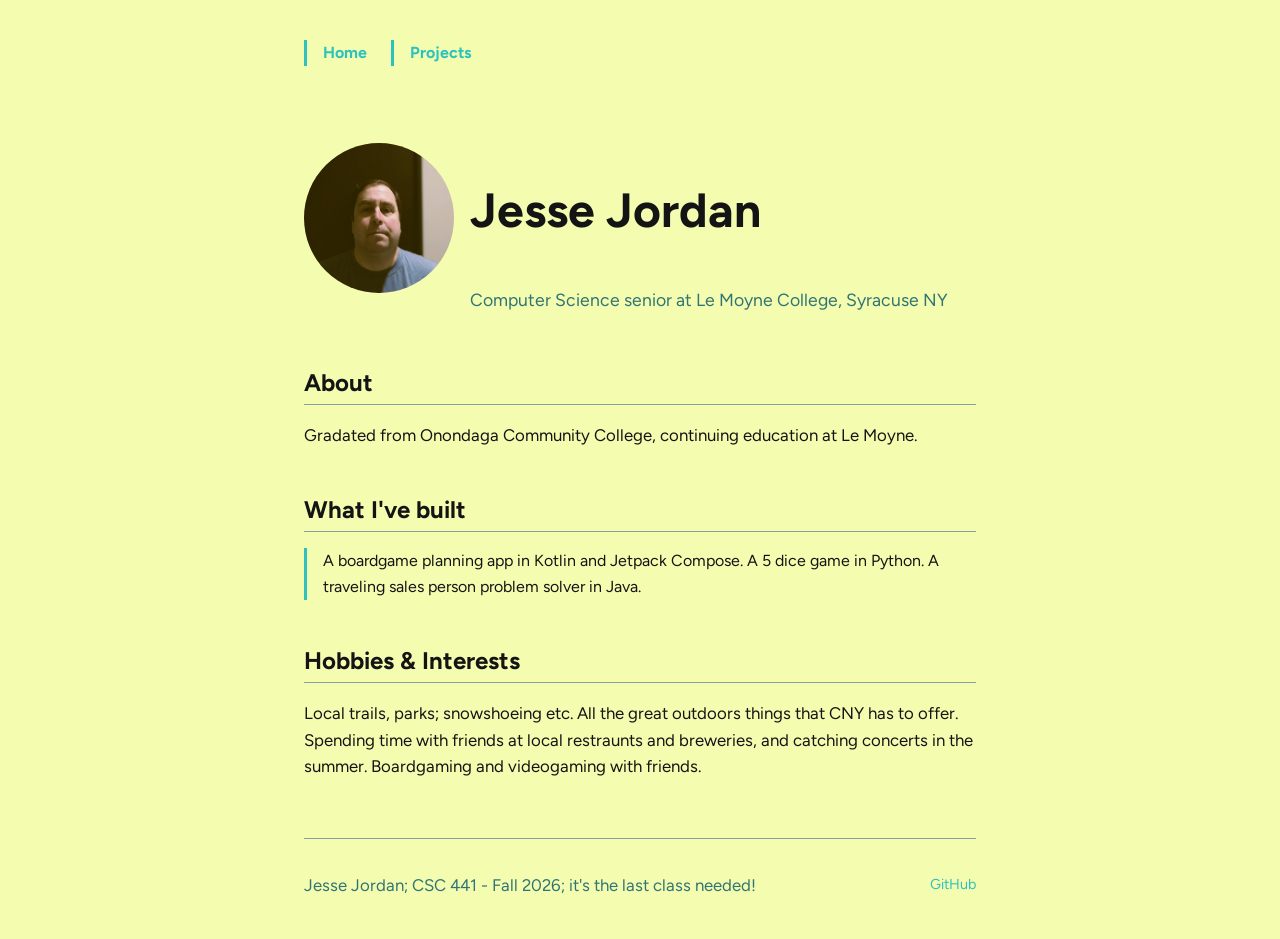
==== index.html @ f090eff0 "S13 done" ====
<!DOCTYPE html>
<html lang="en">

<head>
    <meta charset="UTF-8">
    <meta name="viewport" content="width=device-width, initial-scale=1.0">
    <title>About: Jesse Jordan</title>
    <!-- Class 12: Step 1: A typeface I chose-->
    <link rel="preconnect" href="https://fonts.googleapis.com">
    <link rel="preconnect" href="https://fonts.gstatic.com" crossorigin>
    <link href="https://fonts.googleapis.com/css2?family=Figtree:wght@400;700&display=swap" rel="stylesheet">
    <link rel="stylesheet" href="styles.css">
</head>

<body>

    <!-- Class 13: Step 2: Navigation -->
     <nav>
        <ul>
            <li><a href="index.html">Home</a></li>
            <li><a href="projects.html">Projects</a></li>
        </ul>
     </nav>

    <!-- Class 11: Step 2: The page -->
    <header>
        <!-- Class 12: Step 3: An image -->
         <!-- Lab 12: Task 1: Group the text so it stacks up beside the photo-->
        <img src="images/me.jpg" alt="Portrait of Jesse Jordan" class="portrait">
        <div>
            <h1>Jesse Jordan</h1>
            <p>Computer Science senior at Le Moyne College, Syracuse NY</p>
        </div>
    </header>

    <main>
        <section>
            <h2>About</h2>
            <p>Gradated from Onondaga Community College, continuing education at Le Moyne.
            </p>
        </section>

        <section>
            <h2>What I've built</h2>
            <ul>
                <li>A boardgame planning app in Kotlin and Jetpack Compose. A 5 dice game in Python. A traveling sales
                    person problem solver
                    in Java.
                </li>
            </ul>
        </section>

        <!-- Lab 11: Task 2: More abouts-->
        <section>
            <h2>Hobbies & Interests</h2>
            <p>Local trails, parks; snowshoeing etc. All the great outdoors things that CNY has to offer.
                Spending time with friends at local restraunts and breweries, and catching concerts in the summer.
                Boardgaming and videogaming with friends.
            </p>

        </section>
    </main>

    <!-- Lab 12: Task 3: More things in the footer -->
    <footer>
        <p>Jesse Jordan; CSC 441 - Fall 2026; it's the last class needed!</p>
            <!-- Lab 11: Task 3: A link to my page-->
            <a href="https://github.com/JJ194" target="_blank" rel="noopener">GitHub</a>
        </footer>

</body>

</html>
---- styles.css ----
/* Class 11 · Step 4: the basics */
:root {
    --text: #141414;
    --text-muted: #307473;
    --accent: #2dc2bd;
    --background: #f4fdaf;
    --border: #88a09e;
}

body {
    font-family: "Figtree", system-ui, -apple-system, "Segoe UI", sans-serif;
    color: var(--text);
    background: var(--background);
    line-height: 1.6;
    max-width: 42rem;
    margin: 0 auto;
    padding: 1.5rem;
}

h1 {
    font-size: 3rem;
    margin-bottom: 0.25rem;
    line-height: 3;
}

/*Class 12: Step 2: My own scale*/
header p {
    color: var(--text-muted);
    font-size: 1.1rem;
    margin-top: 0;
    
}

/* Lab 12: Task 1: Header side by side */
header{
    display: flex;
    align-items: center;
    gap: 1rem;
}

/* Lab 12: Task 4: Stacking the header when there isn't room */
header{
    flex-wrap: wrap;
}

h2 {
    font-size: 1.5rem;
    line-height: 1.1;
    margin-top: 2.5rem;
    border-bottom: 1.5px solid var(--border);
    padding-bottom: 0.5rem;
    margin-bottom: 1rem;
}

p {
    font-size: 1.05rem;
    margin-bottom: 1rem;
}

/* Lab 12: Task 3a: Footer work */
footer{
    border-top: 1px solid var(--border);
    padding-top: 1.0rem;
    display: flex;
    justify-content: space-between;
    align-items: center;
    margin-top: 4em;
    color: var(--text-muted);
    font-size: 0.9rem;
    flex-wrap: wrap;
    gap: 1rem;
}

/* Lab 11: Task 4: Links */
a {
    color: var(--accent);
    text-decoration: none;
    border-bottom: 1px solid transparent;
}

a:hover {
    border-bottom-color: var(--accent);
}

.portrait {
    width: 150px;
    height: 150px;
    object-fit: cover;
    border-radius: 50%;
}

/* Class 12: Step 4: Spacing on purpose */
section {
    margin-bottom: 3rem;
}

/* Lab 12: Task 2: A list without bullets */
ul {
    list-style-type: none;
    padding-left: 0;
}

li {
    padding-left: 1rem;
    margin-bottom: 0.5rem;
    border-left: 3px solid var(--accent)
}

/* Class 13: Step 3: The nav bar */
nav ul {
    list-style: none;
    padding-left: 0;
    display: flex;
    gap: 1.5rem;
    margin-bottom: 2rem;
}

nav a{
    text-decoration: none;
    font-weight: 700;
    padding-bottom: 0.25rem;
    border-bottom: 2px solid transparent;
}

nav a:hover{
    border-bottom-color: var(--accent);
}
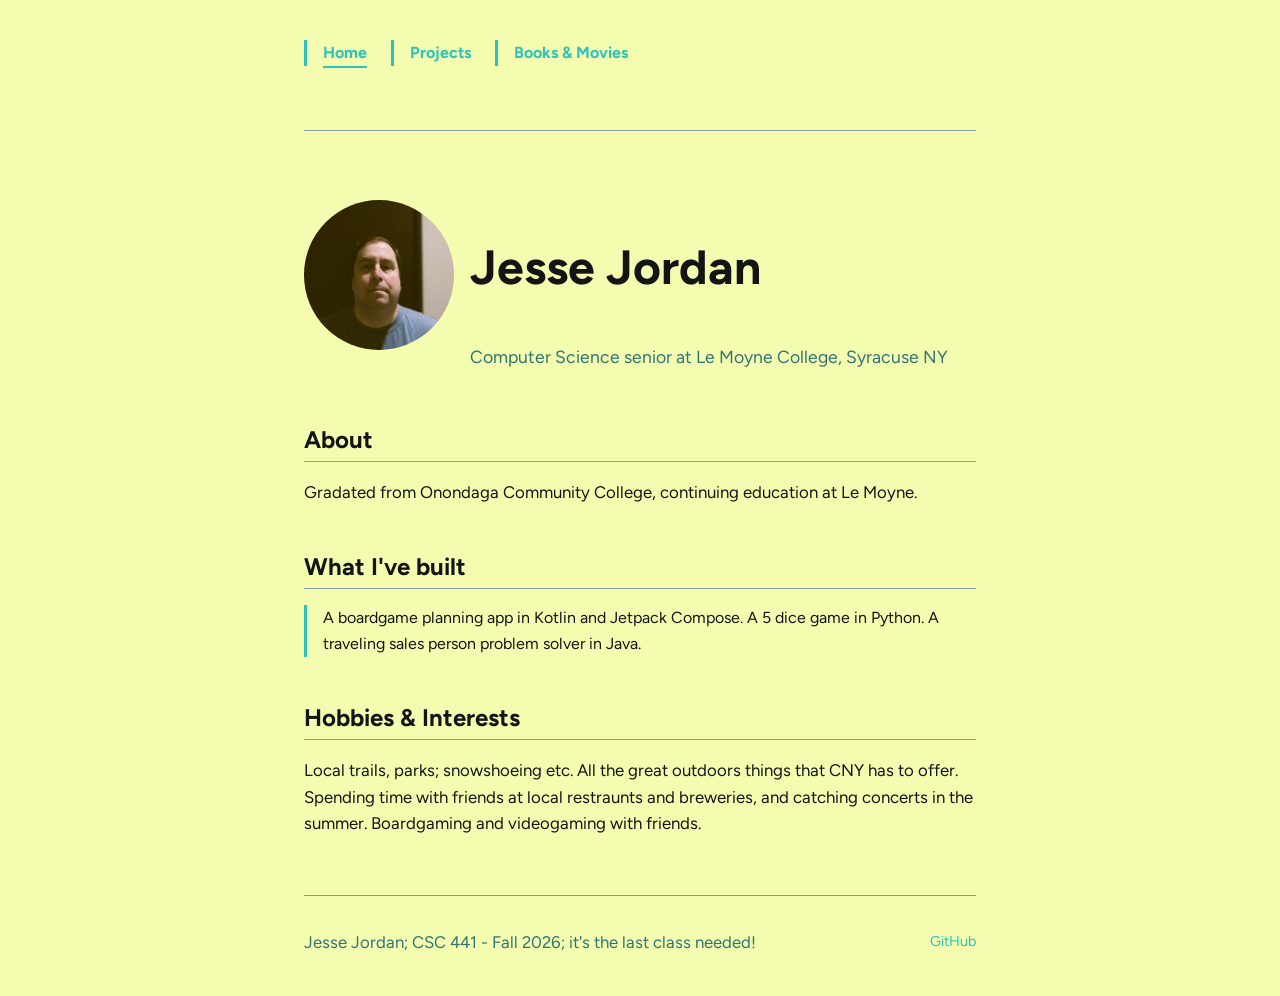
==== commit 1cb974fe: "Lab 13 done" ====
--- a/index.html
+++ b/index.html
@@ -15,17 +15,19 @@
 <body>
 
     <!-- Class 13: Step 2: Navigation -->
-     <nav>
+    <nav>
         <ul>
-            <li><a href="index.html">Home</a></li>
+            <!-- Lab 13: Task 1:-->
+            <li><a href="index.html" class="current">Home</a></li>
             <li><a href="projects.html">Projects</a></li>
+            <li><a href="books.html">Books & Movies</a></li>
         </ul>
-     </nav>
+    </nav>
 
     <!-- Class 11: Step 2: The page -->
     <header>
         <!-- Class 12: Step 3: An image -->
-         <!-- Lab 12: Task 1: Group the text so it stacks up beside the photo-->
+        <!-- Lab 12: Task 1: Group the text so it stacks up beside the photo-->
         <img src="images/me.jpg" alt="Portrait of Jesse Jordan" class="portrait">
         <div>
             <h1>Jesse Jordan</h1>
@@ -64,9 +66,9 @@
     <!-- Lab 12: Task 3: More things in the footer -->
     <footer>
         <p>Jesse Jordan; CSC 441 - Fall 2026; it's the last class needed!</p>
-            <!-- Lab 11: Task 3: A link to my page-->
-            <a href="https://github.com/JJ194" target="_blank" rel="noopener">GitHub</a>
-        </footer>
+        <!-- Lab 11: Task 3: A link to my page-->
+        <a href="https://github.com/JJ194" target="_blank" rel="noopener">GitHub</a>
+    </footer>
 
 </body>
 
--- a/styles.css
+++ b/styles.css
@@ -28,18 +28,18 @@
     color: var(--text-muted);
     font-size: 1.1rem;
     margin-top: 0;
-    
+
 }
 
 /* Lab 12: Task 1: Header side by side */
-header{
+header {
     display: flex;
     align-items: center;
     gap: 1rem;
 }
 
 /* Lab 12: Task 4: Stacking the header when there isn't room */
-header{
+header {
     flex-wrap: wrap;
 }
 
@@ -58,7 +58,7 @@
 }
 
 /* Lab 12: Task 3a: Footer work */
-footer{
+footer {
     border-top: 1px solid var(--border);
     padding-top: 1.0rem;
     display: flex;
@@ -115,13 +115,31 @@
     margin-bottom: 2rem;
 }
 
-nav a{
+nav a {
     text-decoration: none;
     font-weight: 700;
     padding-bottom: 0.25rem;
     border-bottom: 2px solid transparent;
 }
 
-nav a:hover{
+nav a:hover {
     border-bottom-color: var(--accent);
+}
+
+/* Lab 13: Task 1a: Which page am I on */
+nav a.current {
+    border-bottom-color: var(--accent);
+    color: var(--accent);
+}
+
+/* Lab 13: Task 4: Seperate the bar from the header */
+nav {
+    padding-bottom: 1.5rem;
+    border-bottom: .025px solid var(--border);
+    margin-bottom: 2rem;
+}
+
+/* Lab 13: Task 5: A visible outline for tabbing */
+nav a:focus-visible {
+    outline: 1.5px solid var(--accent);
 }
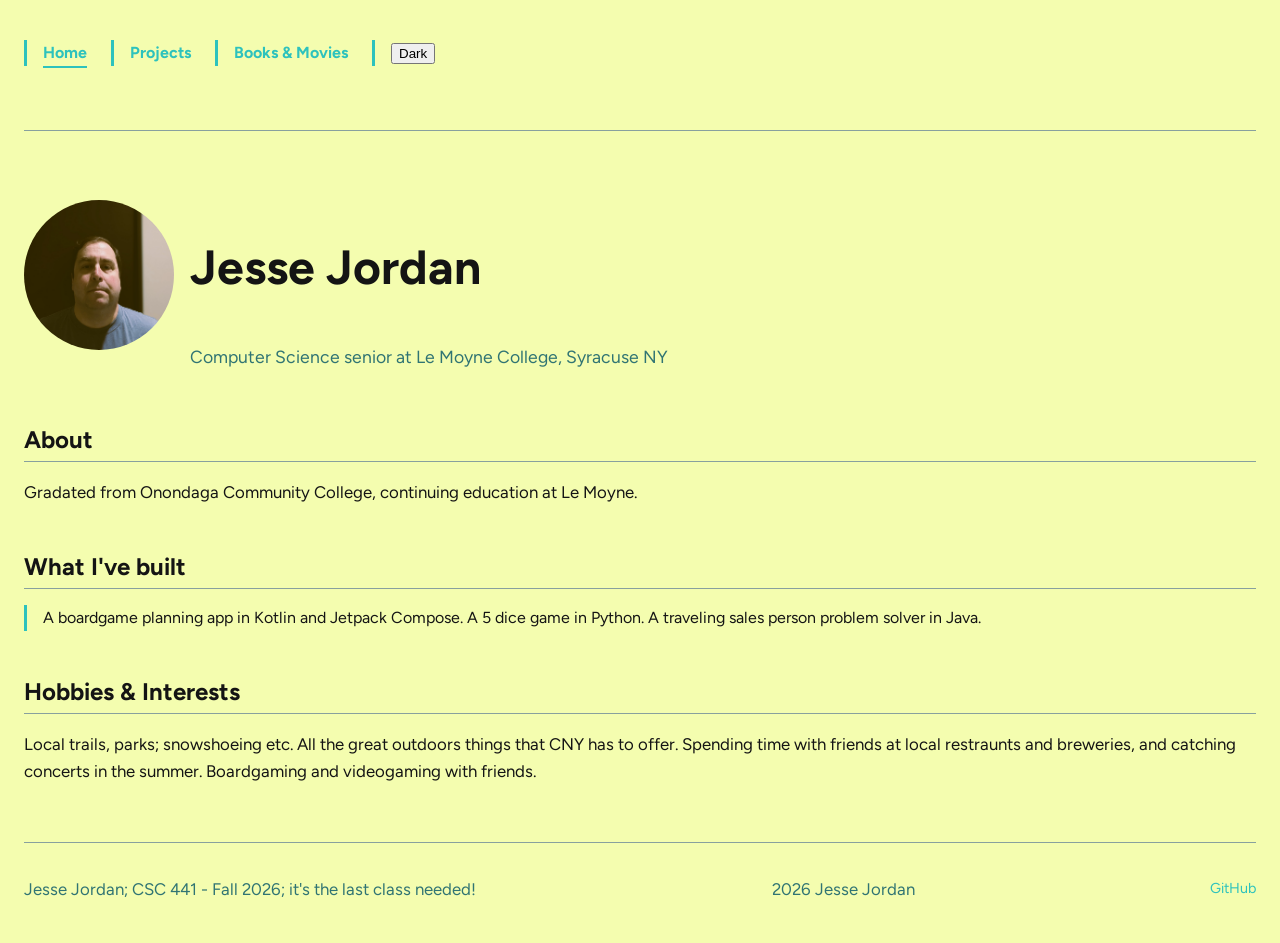
==== commit f703ce83: "S15 done" ====
--- a/index.html
+++ b/index.html
@@ -10,6 +10,8 @@
     <link rel="preconnect" href="https://fonts.gstatic.com" crossorigin>
     <link href="https://fonts.googleapis.com/css2?family=Figtree:wght@400;700&display=swap" rel="stylesheet">
     <link rel="stylesheet" href="styles.css">
+    <!-- Class 15: Step 1: My third file -->
+     <script src="script.js" defer></script>
 </head>
 
 <body>
@@ -21,6 +23,8 @@
             <li><a href="index.html" class="current">Home</a></li>
             <li><a href="projects.html">Projects</a></li>
             <li><a href="books.html">Books & Movies</a></li>
+            <!-- Class 15: Step 3: The themeing button -->
+             <li><button id="theme-toggle" type = "button">Dark</button></li>
         </ul>
     </nav>
 
@@ -66,6 +70,8 @@
     <!-- Lab 12: Task 3: More things in the footer -->
     <footer>
         <p>Jesse Jordan; CSC 441 - Fall 2026; it's the last class needed!</p>
+        <p><span id="year"></span> Jesse Jordan</p>
+        <!-- Class 15: Step 2: The year, written by JS -->
         <!-- Lab 11: Task 3: A link to my page-->
         <a href="https://github.com/JJ194" target="_blank" rel="noopener">GitHub</a>
     </footer>
--- a/styles.css
+++ b/styles.css
@@ -69,6 +69,15 @@
     font-size: 0.9rem;
     flex-wrap: wrap;
     gap: 1rem;
+/* Lab 14: Task 4: The footer stacks on narrow screens */
+    flex-direction: column;
+}
+
+@media (min-width: 40rem) {
+    footer {
+        flex-direction: row;
+        justify-content: space-between;
+    }
 }
 
 /* Lab 11: Task 4: Links */
@@ -113,6 +122,15 @@
     display: flex;
     gap: 1.5rem;
     margin-bottom: 2rem;
+/* Lab 14: Task 1: The nav stacks on narrow screens */
+   flex-direction: column;
+}
+
+@media (min-width: 40rem) {
+    nav ul {
+        flex-direction: row;
+        gap: 1.5rem;
+    }
 }
 
 nav a {
@@ -142,4 +160,44 @@
 /* Lab 13: Task 5: A visible outline for tabbing */
 nav a:focus-visible {
     outline: 1.5px solid var(--accent);
+}
+
+/* Class 14: Step 2: The cards go in a row */
+.cards {
+    display: flex;
+    gap: 1.5rem;
+    /* Class 14: Step 3: Stack by default */
+    flex-direction: column;
+}
+
+.card {
+    flex: 1;
+    padding: 1.5 rem;
+    border: 1px solid var(--border);
+    border-radius: 8px;
+}
+
+/* Class 14: Step 3: A row when there's room */
+@media (min-width: 45rem) {
+    .cards {
+        flex-direction: row;
+    }
+}
+
+/*Lab 14: Task 6: My own layout choices */
+@media (min-width: 64rem) {
+    body {
+        max-width: 80rem;
+    }
+    .cards {
+        gap: 2rem;
+    }
+}
+
+body.dark{
+    --text: white;
+    --text-muted: silver;
+    --accent: skyblue;
+    --background: black;
+    --border: dimgray;
 }
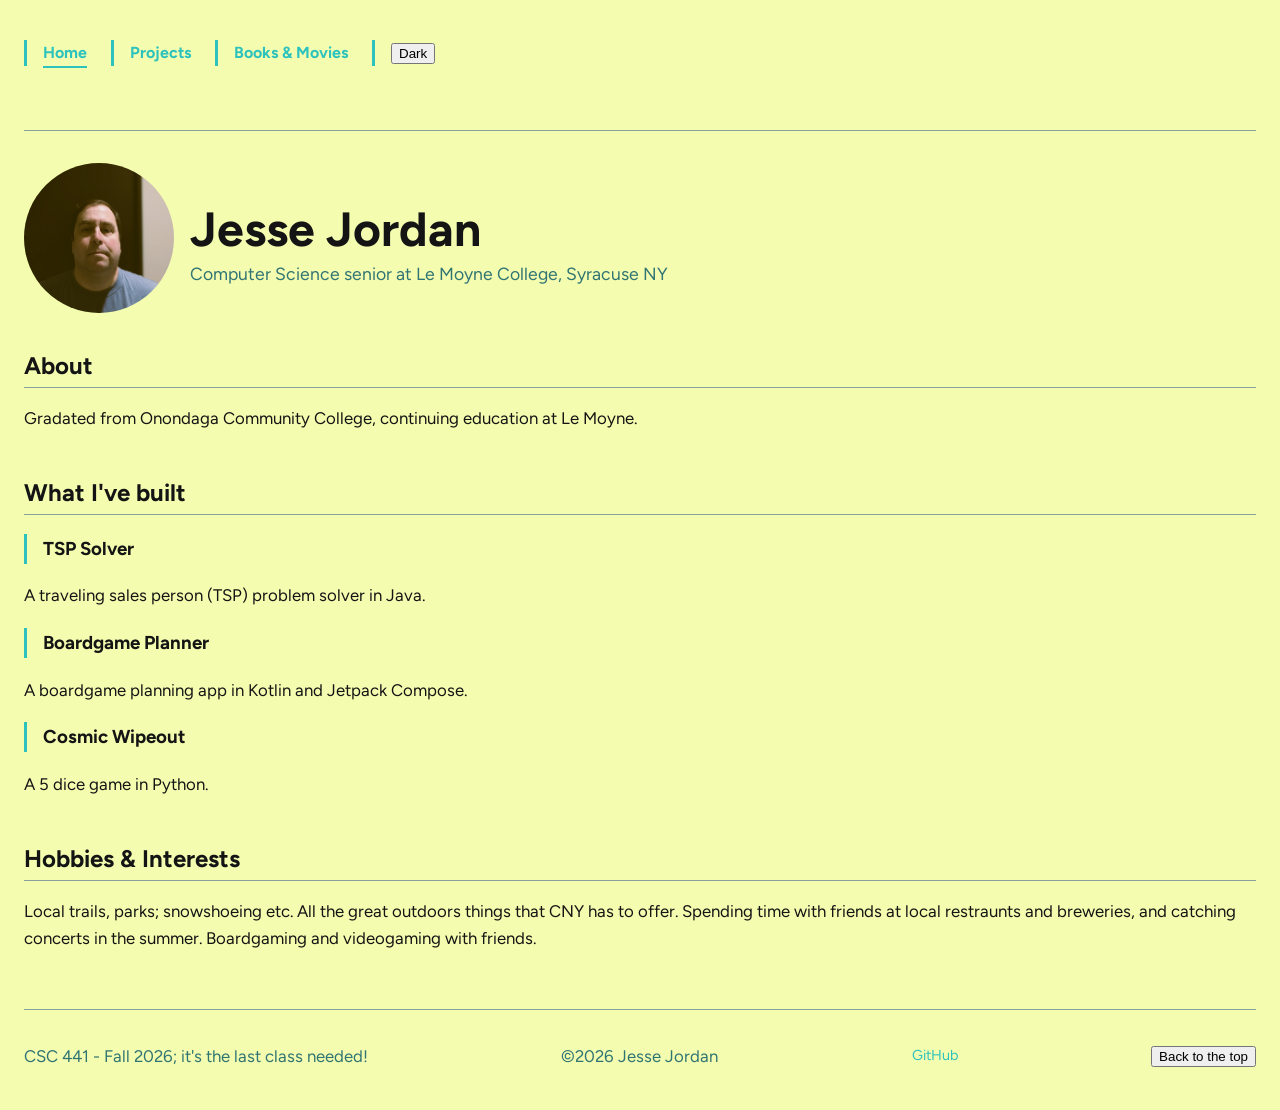
==== commit ab76f611: "Lab 15 done" ====
--- a/index.html
+++ b/index.html
@@ -11,7 +11,7 @@
     <link href="https://fonts.googleapis.com/css2?family=Figtree:wght@400;700&display=swap" rel="stylesheet">
     <link rel="stylesheet" href="styles.css">
     <!-- Class 15: Step 1: My third file -->
-     <script src="script.js" defer></script>
+    <script src="script.js" defer></script>
 </head>
 
 <body>
@@ -24,7 +24,7 @@
             <li><a href="projects.html">Projects</a></li>
             <li><a href="books.html">Books & Movies</a></li>
             <!-- Class 15: Step 3: The themeing button -->
-             <li><button id="theme-toggle" type = "button">Dark</button></li>
+            <li><button id="theme-toggle" type="button">Dark</button></li>
         </ul>
     </nav>
 
@@ -49,10 +49,20 @@
         <section>
             <h2>What I've built</h2>
             <ul>
-                <li>A boardgame planning app in Kotlin and Jetpack Compose. A 5 dice game in Python. A traveling sales
-                    person problem solver
-                    in Java.
+                <li>
+                    <h3>TSP Solver</h3>
                 </li>
+                <p> A traveling sales person (TSP) problem solver in Java.</p>
+
+                <li>
+                    <h3>Boardgame Planner</h3>
+                </li>
+                <p>A boardgame planning app in Kotlin and Jetpack Compose.</p>
+
+                <li>
+                    <h3>Cosmic Wipeout</h3>
+                </li>
+                <p> A 5 dice game in Python.</p>
             </ul>
         </section>
 
@@ -69,11 +79,13 @@
 
     <!-- Lab 12: Task 3: More things in the footer -->
     <footer>
-        <p>Jesse Jordan; CSC 441 - Fall 2026; it's the last class needed!</p>
-        <p><span id="year"></span> Jesse Jordan</p>
+        <p>CSC 441 - Fall 2026; it's the last class needed!</p>
+        <p>©<span id="year"></span> Jesse Jordan</p>
         <!-- Class 15: Step 2: The year, written by JS -->
         <!-- Lab 11: Task 3: A link to my page-->
         <a href="https://github.com/JJ194" target="_blank" rel="noopener">GitHub</a>
+        <!-- Lab 15: Task 5: Back to the top -->
+        <button id="backTop" type="button">Back to the top</button>
     </footer>
 
 </body>
--- a/styles.css
+++ b/styles.css
@@ -20,7 +20,7 @@
 h1 {
     font-size: 3rem;
     margin-bottom: 0.25rem;
-    line-height: 3;
+    line-height: 1.1;
 }
 
 /*Class 12: Step 2: My own scale*/
@@ -28,7 +28,8 @@
     color: var(--text-muted);
     font-size: 1.1rem;
     margin-top: 0;
-
+    /* Lab 12: Task 4: Stacking the header when there isn't room */
+    flex-wrap: wrap;
 }
 
 /* Lab 12: Task 1: Header side by side */
@@ -36,11 +37,6 @@
     display: flex;
     align-items: center;
     gap: 1rem;
-}
-
-/* Lab 12: Task 4: Stacking the header when there isn't room */
-header {
-    flex-wrap: wrap;
 }
 
 h2 {
@@ -63,14 +59,15 @@
     padding-top: 1.0rem;
     display: flex;
     justify-content: space-between;
+    /* Lab 14: Task 4: The footer stacks on narrow screens */
+    flex-direction: column;
     align-items: center;
     margin-top: 4em;
     color: var(--text-muted);
     font-size: 0.9rem;
     flex-wrap: wrap;
     gap: 1rem;
-/* Lab 14: Task 4: The footer stacks on narrow screens */
-    flex-direction: column;
+
 }
 
 @media (min-width: 40rem) {
@@ -122,8 +119,8 @@
     display: flex;
     gap: 1.5rem;
     margin-bottom: 2rem;
-/* Lab 14: Task 1: The nav stacks on narrow screens */
-   flex-direction: column;
+    /* Lab 14: Task 1: The nav stacks on narrow screens */
+    flex-direction: column;
 }
 
 @media (min-width: 40rem) {
@@ -189,12 +186,13 @@
     body {
         max-width: 80rem;
     }
+
     .cards {
         gap: 2rem;
     }
 }
 
-body.dark{
+body.dark {
     --text: white;
     --text-muted: silver;
     --accent: skyblue;
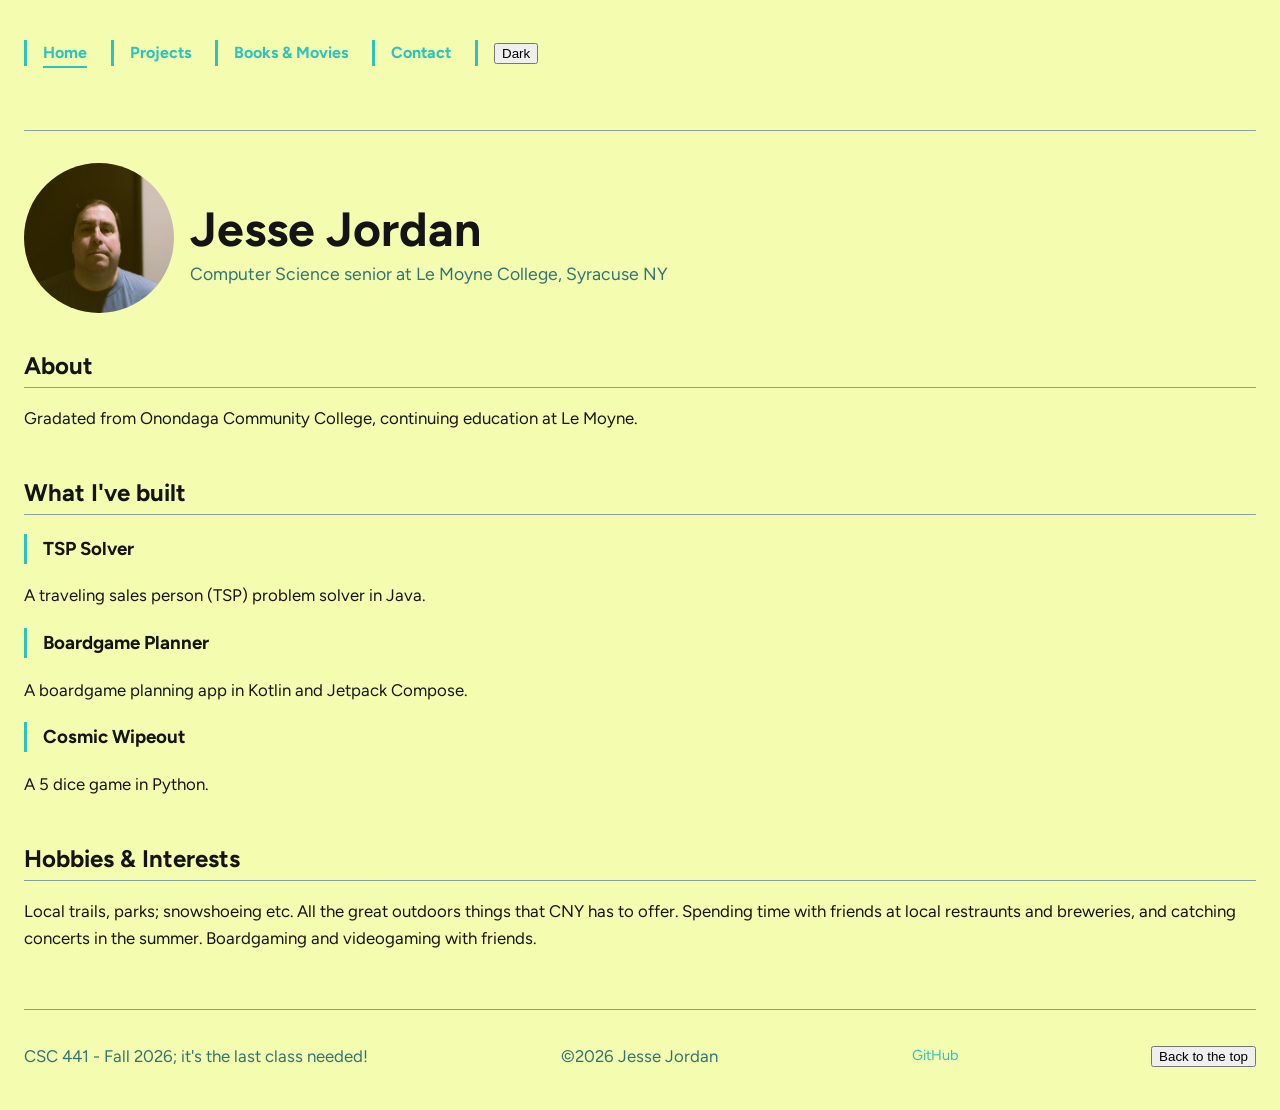
==== commit 42127289: "S16 done" ====
--- a/index.html
+++ b/index.html
@@ -23,6 +23,7 @@
             <li><a href="index.html" class="current">Home</a></li>
             <li><a href="projects.html">Projects</a></li>
             <li><a href="books.html">Books & Movies</a></li>
+            <li><a href="contact.html">Contact</a></li>
             <!-- Class 15: Step 3: The themeing button -->
             <li><button id="theme-toggle" type="button">Dark</button></li>
         </ul>
--- a/styles.css
+++ b/styles.css
@@ -1,3 +1,8 @@
+/* Class 16: Step 3: Padding counts inside width, not on top of it */
+* {
+    box-sizing: border-box;
+}
+
 /* Class 11 · Step 4: the basics */
 :root {
     --text: #141414;
@@ -198,4 +203,44 @@
     --accent: skyblue;
     --background: black;
     --border: dimgray;
-}+}
+
+/* Class 16: Step 3: The form */
+form label {
+    display: block;
+    font-weight: 700;
+    margin-bottom: 0.25rem;
+}
+
+form input, form textarea {
+    font: inherit;
+    width: 100%;
+    padding: 0.5rem;
+    border: 1px solid var(--text-muted);
+    scroll-padding-block: 6px;
+    background: var(--border);
+    color: var(var(--text));
+}
+
+form input:focus,form textarea:focus {
+    outline: 2px solid var(--accent);
+    outline-offset: 1px;
+}
+
+form button {
+    font: inherit;
+    font-weight: 700;
+    color: var(--background);
+    background: var(--accent);
+    border: none;
+    border-radius: 6px;
+    padding: 0.6rem;
+    cursor: pointer;
+}
+
+#form-status {
+    font-weight: 500;
+    color: var(--accent);
+
+}
+
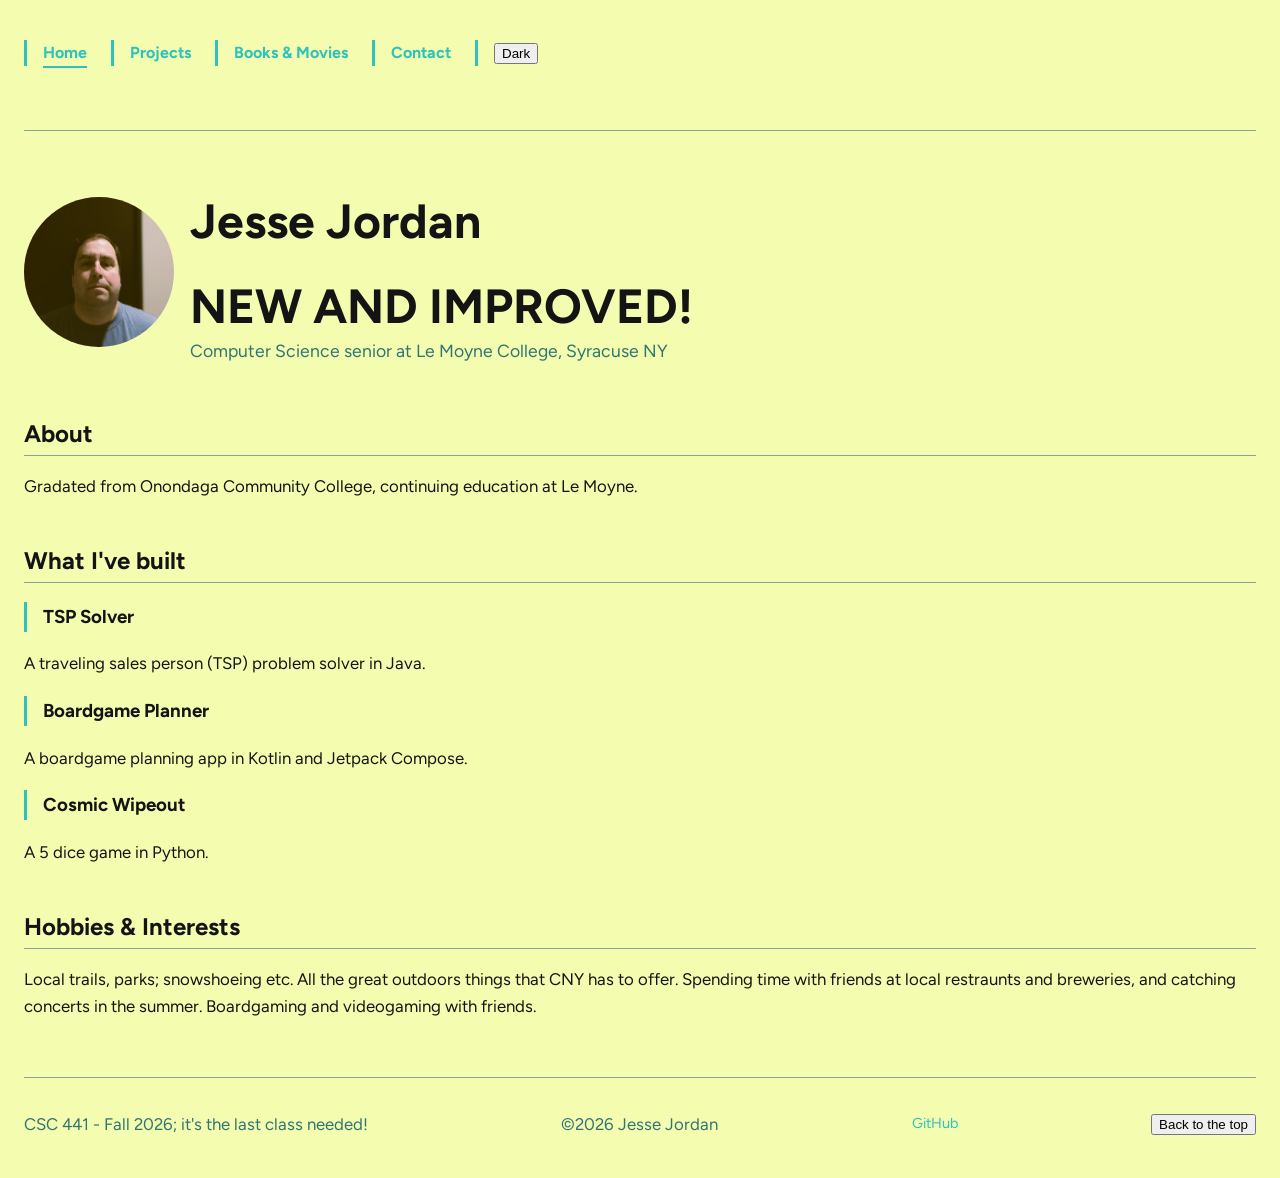
==== commit 00b2c4dc: "Lab 17 done" ====
--- a/index.html
+++ b/index.html
@@ -36,6 +36,8 @@
         <img src="images/me.jpg" alt="Portrait of Jesse Jordan" class="portrait">
         <div>
             <h1>Jesse Jordan</h1>
+            <!-- Lab 17: Task 3: Something I can see -->
+             <h1>NEW AND IMPROVED!</h1>
             <p>Computer Science senior at Le Moyne College, Syracuse NY</p>
         </div>
     </header>
--- a/styles.css
+++ b/styles.css
@@ -10,6 +10,7 @@
     --accent: #2dc2bd;
     --background: #f4fdaf;
     --border: #88a09e;
+    --error: crimson;
 }
 
 body {
@@ -72,6 +73,7 @@
     font-size: 0.9rem;
     flex-wrap: wrap;
     gap: 1rem;
+    text-align: center;
 
 }
 
@@ -203,6 +205,7 @@
     --accent: skyblue;
     --background: black;
     --border: dimgray;
+    --error: lightsalmon;
 }
 
 /* Class 16: Step 3: The form */
@@ -218,7 +221,7 @@
     padding: 0.5rem;
     border: 1px solid var(--text-muted);
     scroll-padding-block: 6px;
-    background: var(--border);
+    background: #F8F6F0;
     color: var(var(--text));
 }
 
@@ -241,6 +244,9 @@
 #form-status {
     font-weight: 500;
     color: var(--accent);
-
-}
-
+}
+
+/* Lab 16: Task 1a: The error state */
+#form-status.error {
+    color: var(--error);
+}
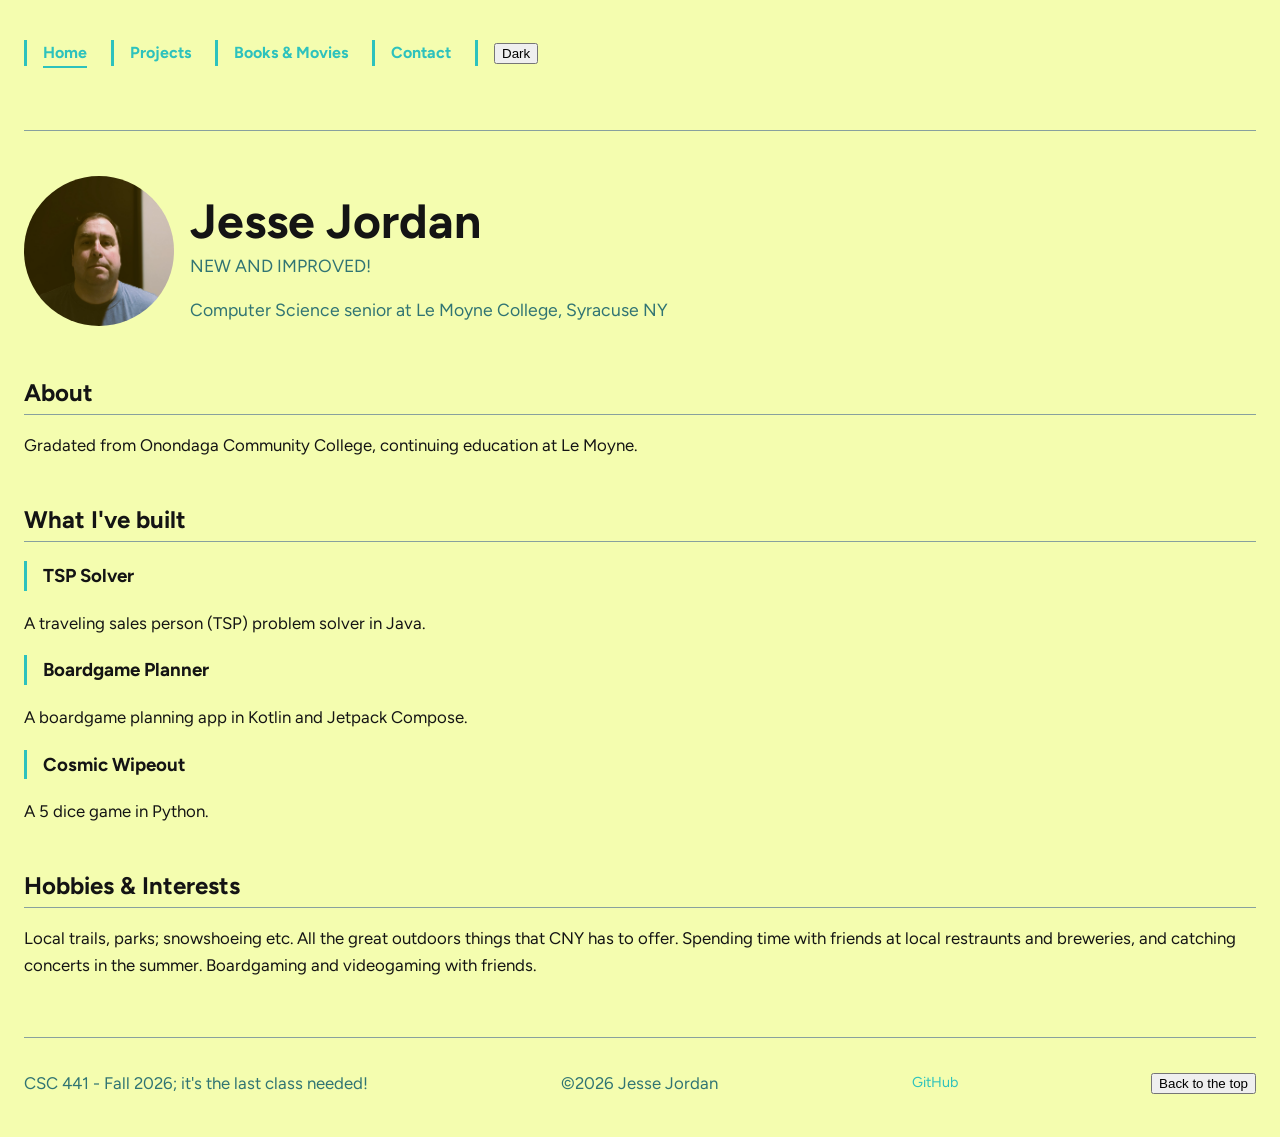
==== commit 24e502f2: "Lab 18 done" ====
--- a/index.html
+++ b/index.html
@@ -37,7 +37,7 @@
         <div>
             <h1>Jesse Jordan</h1>
             <!-- Lab 17: Task 3: Something I can see -->
-             <h1>NEW AND IMPROVED!</h1>
+             <p>NEW AND IMPROVED!</p>
             <p>Computer Science senior at Le Moyne College, Syracuse NY</p>
         </div>
     </header>
--- a/styles.css
+++ b/styles.css
@@ -249,4 +249,9 @@
 /* Lab 16: Task 1a: The error state */
 #form-status.error {
     color: var(--error);
+}
+
+/* Class 18: STep 2: The hidden honeypot */
+.hidden-field {
+    display: none;
 }
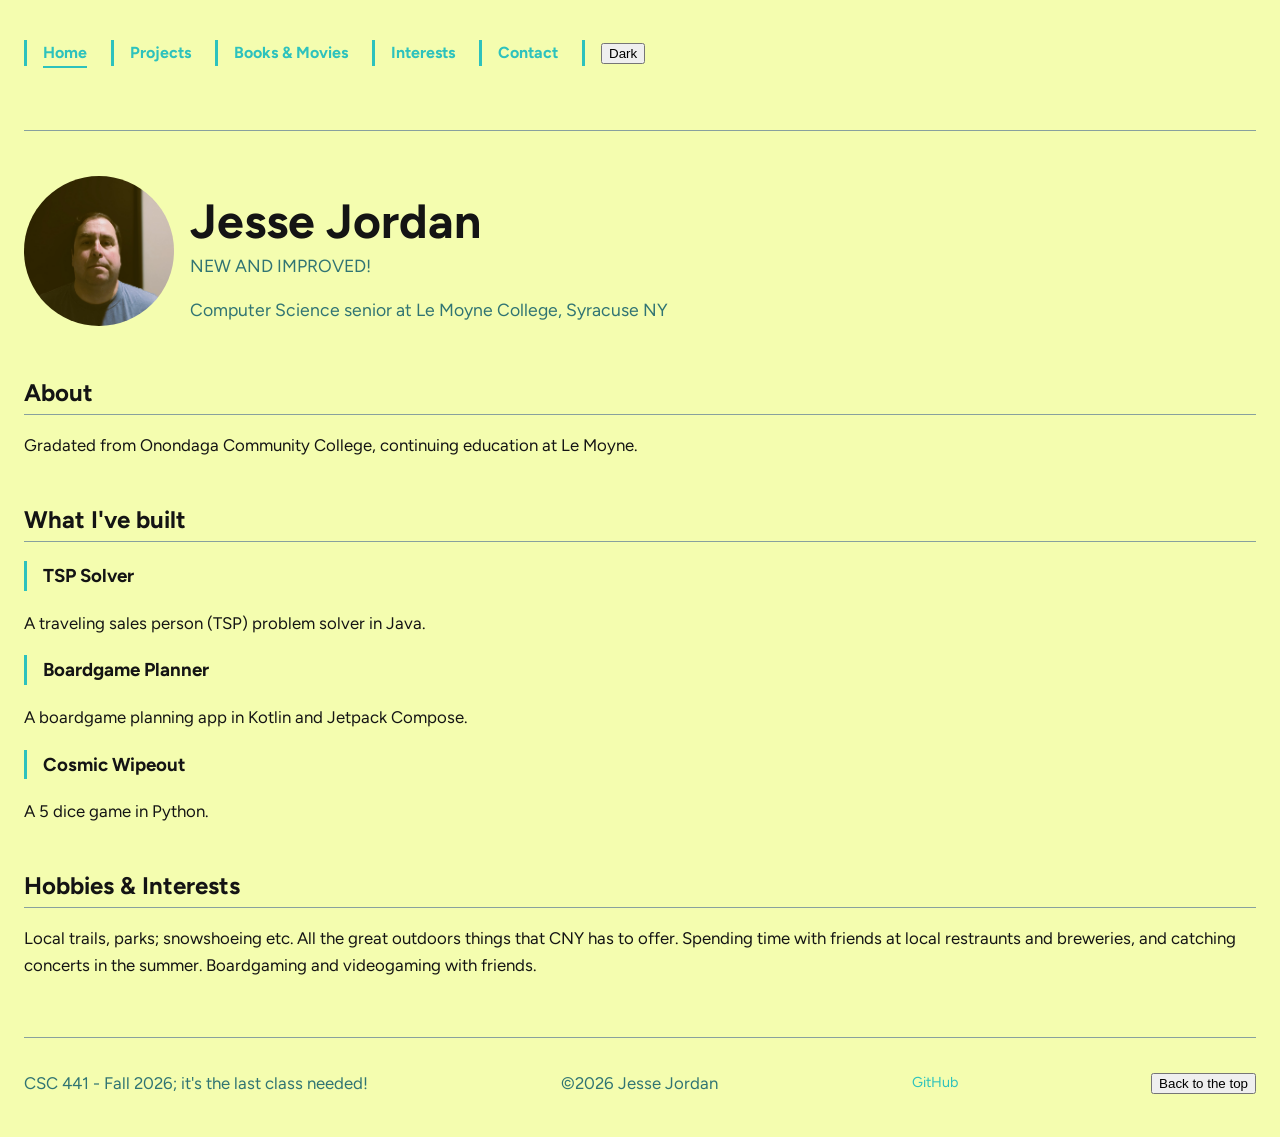
==== commit 3dc2cba9: "S20 done" ====
--- a/index.html
+++ b/index.html
@@ -23,6 +23,7 @@
             <li><a href="index.html" class="current">Home</a></li>
             <li><a href="projects.html">Projects</a></li>
             <li><a href="books.html">Books & Movies</a></li>
+            <li><a href="interests.html">Interests</a></li>
             <li><a href="contact.html">Contact</a></li>
             <!-- Class 15: Step 3: The themeing button -->
             <li><button id="theme-toggle" type="button">Dark</button></li>
